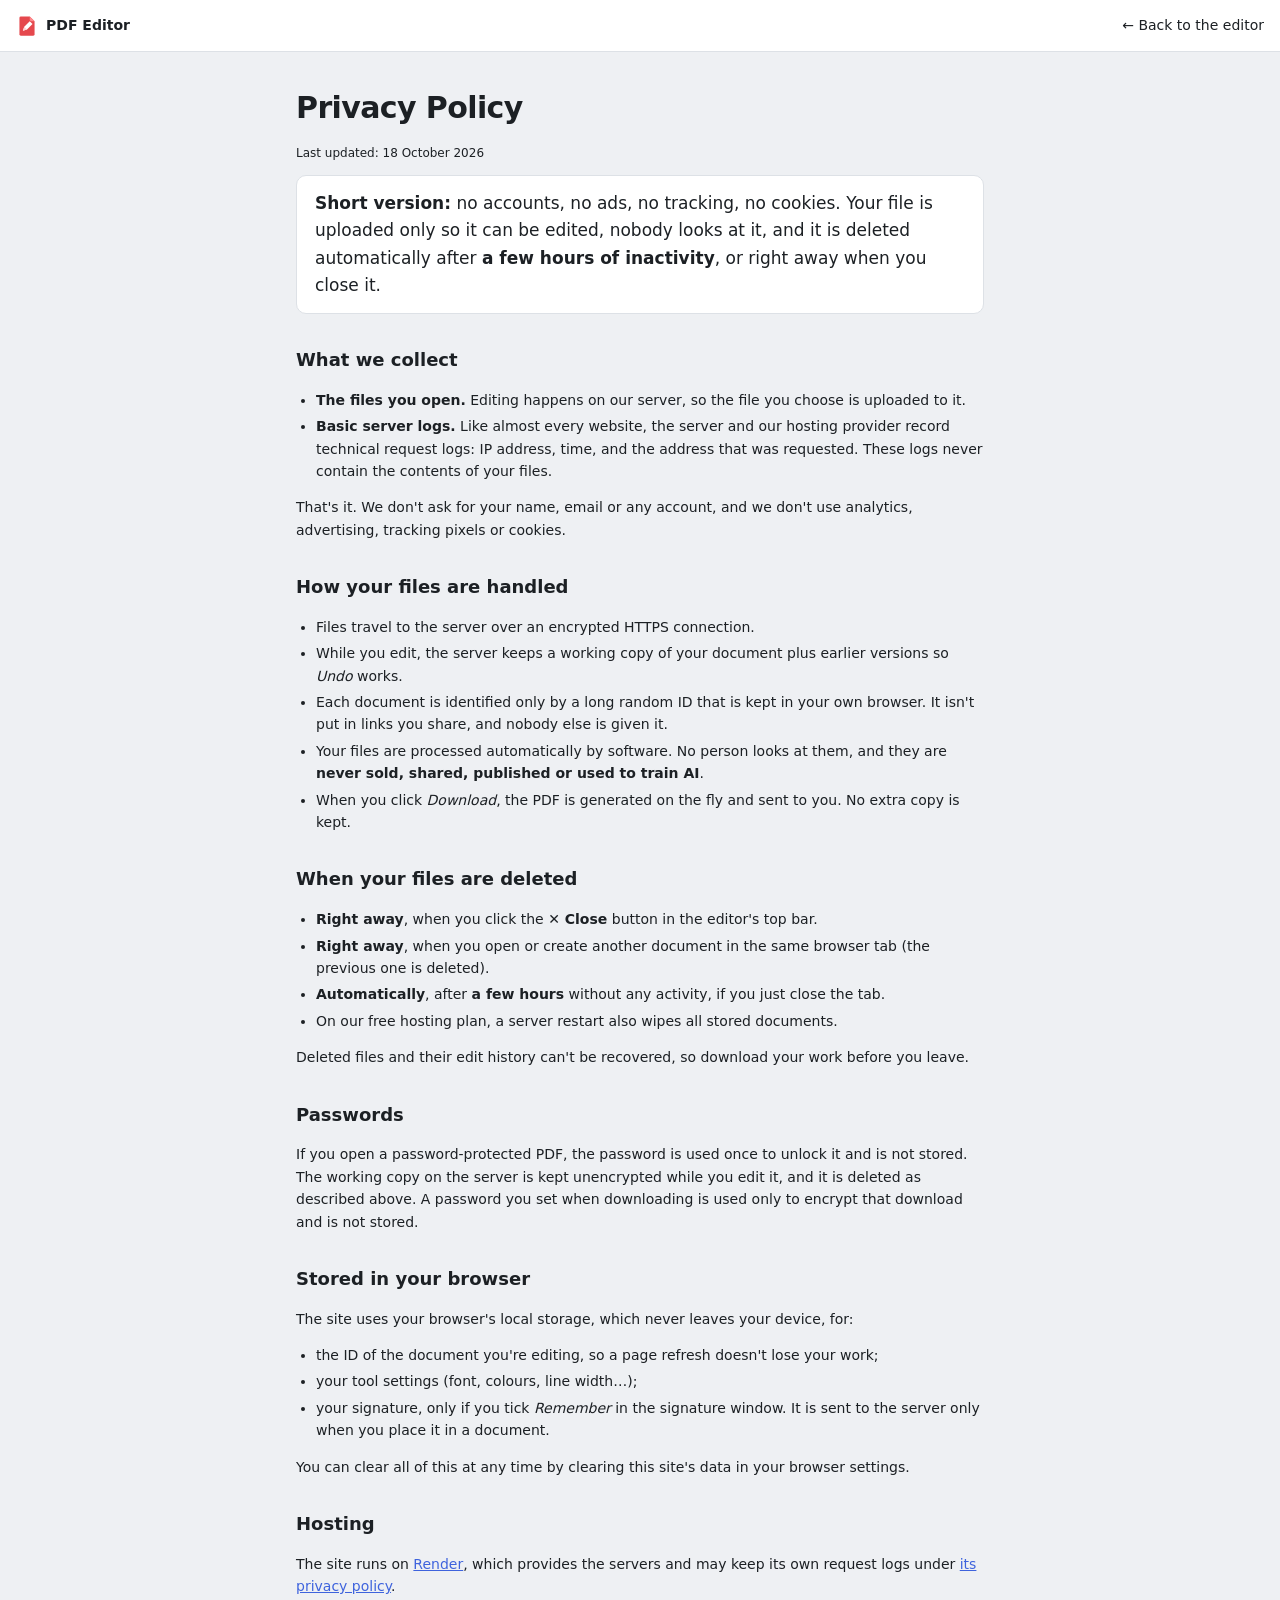
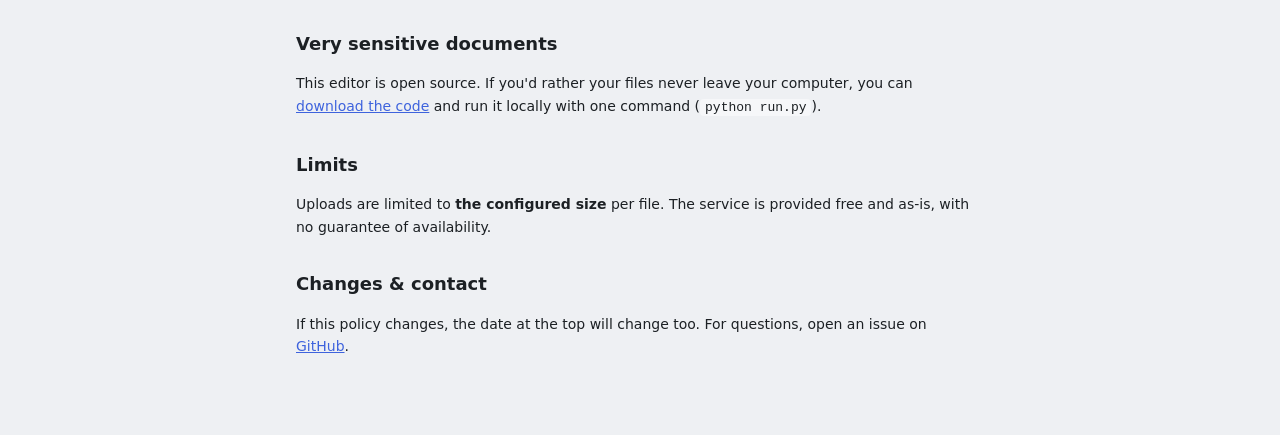
==== static/privacy.html @ 494b4567 "Add site description, privacy policy and close-and-delete button - Welcome screen tagline and footer" ====
<!doctype html>
<html lang="en">
<head>
  <meta charset="utf-8">
  <meta name="viewport" content="width=device-width, initial-scale=1">
  <title>Privacy Policy – PDF Editor</title>
  <meta name="description" content="How the free PDF editor handles your files: no accounts, no tracking, files deleted automatically.">
  <link rel="icon" href="favicon.svg" type="image/svg+xml">
  <link rel="stylesheet" href="css/app.css">
  <style>
    body { overflow: auto; }
    .policy-top {
      height: var(--topbar); display: flex; align-items: center; padding: 0 16px;
      background: var(--panel); border-bottom: 1px solid var(--border);
    }
    .policy-top a { display: flex; align-items: center; gap: 8px; color: var(--text); text-decoration: none; font-weight: 650; }
    .policy-top .back { margin-left: auto; font-weight: 500; }
    .policy { max-width: 720px; margin: 0 auto; padding: 32px 16px 64px; line-height: 1.6; }
    .policy h1 { font-size: 30px; letter-spacing: -.02em; margin: 0 0 4px; }
    .policy h2 { font-size: 18px; margin: 32px 0 8px; }
    .policy p, .policy li { color: var(--text); }
    .policy ul { padding-left: 20px; }
    .policy li { margin: 4px 0; }
    .policy .lead { font-size: 17px; }
    .policy a { color: var(--focus); }
    .policy .card { background: var(--panel); border: 1px solid var(--border); border-radius: 10px; padding: 14px 18px; }
    .policy code { background: var(--panel-2); padding: 1px 5px; border-radius: 4px; font-size: 13px; }
  </style>
</head>
<body>
  <header class="policy-top">
    <a href="./"><img src="favicon.svg" alt="" width="22" height="22"> PDF Editor</a>
    <a class="back" href="./">← Back to the editor</a>
  </header>

  <main class="policy">
    <h1>Privacy Policy</h1>
    <p class="muted small">Last updated: 18 October 2026</p>

    <div class="card">
      <p class="lead" style="margin:0"><strong>Short version:</strong> no accounts, no ads, no tracking, no cookies.
      Your file is uploaded only so it can be edited, nobody looks at it, and it is deleted automatically
      after <strong><span class="ttl">a few hours</span> of inactivity</strong>, or right away when you close it.</p>
    </div>

    <h2>What we collect</h2>
    <ul>
      <li><strong>The files you open.</strong> Editing happens on our server, so the file you choose is uploaded to it.</li>
      <li><strong>Basic server logs.</strong> Like almost every website, the server and our hosting provider record technical request logs:
        IP address, time, and the address that was requested. These logs never contain the contents of your files.</li>
    </ul>
    <p>That's it. We don't ask for your name, email or any account, and we don't use analytics, advertising, tracking pixels or cookies.</p>

    <h2>How your files are handled</h2>
    <ul>
      <li>Files travel to the server over an encrypted HTTPS connection.</li>
      <li>While you edit, the server keeps a working copy of your document plus earlier versions so <em>Undo</em> works.</li>
      <li>Each document is identified only by a long random ID that is kept in your own browser. It isn't put in links you share, and nobody else is given it.</li>
      <li>Your files are processed automatically by software. No person looks at them, and they are
        <strong>never sold, shared, published or used to train AI</strong>.</li>
      <li>When you click <em>Download</em>, the PDF is generated on the fly and sent to you. No extra copy is kept.</li>
    </ul>

    <h2>When your files are deleted</h2>
    <ul>
      <li><strong>Right away</strong>, when you click the <strong>✕ Close</strong> button in the editor's top bar.</li>
      <li><strong>Right away</strong>, when you open or create another document in the same browser tab (the previous one is deleted).</li>
      <li><strong>Automatically</strong>, after <strong class="ttl">a few hours</strong> without any activity, if you just close the tab.</li>
      <li>On our free hosting plan, a server restart also wipes all stored documents.</li>
    </ul>
    <p>Deleted files and their edit history can't be recovered, so download your work before you leave.</p>

    <h2>Passwords</h2>
    <p>If you open a password-protected PDF, the password is used once to unlock it and is not stored. The working copy on the server is
      kept unencrypted while you edit it, and it is deleted as described above. A password you set when downloading is used only to encrypt that download and is not stored.</p>

    <h2>Stored in your browser</h2>
    <p>The site uses your browser's local storage, which never leaves your device, for:</p>
    <ul>
      <li>the ID of the document you're editing, so a page refresh doesn't lose your work;</li>
      <li>your tool settings (font, colours, line width…);</li>
      <li>your signature, only if you tick <em>Remember</em> in the signature window. It is sent to the server only when you place it in a document.</li>
    </ul>
    <p>You can clear all of this at any time by clearing this site's data in your browser settings.</p>

    <h2>Hosting</h2>
    <p>The site runs on <a href="https://render.com" target="_blank" rel="noopener">Render</a>, which provides the servers and may keep
      its own request logs under <a href="https://render.com/privacy" target="_blank" rel="noopener">its privacy policy</a>.</p>

    <h2>Very sensitive documents</h2>
    <p>This editor is open source. If you'd rather your files never leave your computer, you can
      <a href="https://github.com/YoRu-Cat/FREE-PDF-EDITOR" target="_blank" rel="noopener">download the code</a> and run it locally
      with one command (<code>python run.py</code>).</p>

    <h2>Limits</h2>
    <p>Uploads are limited to <strong class="max-mb">the configured size</strong> per file. The service is provided free and as-is, with no guarantee of availability.</p>

    <h2>Changes &amp; contact</h2>
    <p>If this policy changes, the date at the top will change too. For questions, open an issue on
      <a href="https://github.com/YoRu-Cat/FREE-PDF-EDITOR/issues" target="_blank" rel="noopener">GitHub</a>.</p>
  </main>

  <script>
    // Show the server's real retention period and upload limit.
    fetch('api/health').then((r) => r.json()).then((h) => {
      const m = h.session_ttl_minutes;
      if (m) {
        const text = m % 60 === 0 ? `${m / 60} hour${m === 60 ? '' : 's'}` : `${m} minutes`;
        document.querySelectorAll('.ttl').forEach((n) => { n.textContent = text; });
      }
      if (h.max_upload_mb) document.querySelectorAll('.max-mb').forEach((n) => { n.textContent = `${h.max_upload_mb} MB`; });
    }).catch(() => {});
  </script>
</body>
</html>
---- static/css/app.css ----
:root {
  --bg: #eef0f3;
  --panel: #ffffff;
  --panel-2: #f6f7f9;
  --border: #dde1e6;
  --text: #1c2024;
  --muted: #687076;
  --accent: #e5484d;
  --accent-2: #cd2b31;
  --accent-soft: #ffe5e5;
  --focus: #3e63dd;
  --focus-soft: rgba(62, 99, 221, .14);
  --ok: #30a46c;
  --shadow: 0 1px 2px rgba(0,0,0,.06), 0 4px 16px rgba(0,0,0,.08);
  --shadow-lg: 0 10px 40px rgba(0,0,0,.18);
  --radius: 8px;
  --topbar: 52px;
  --optbar: 44px;
  --rail: 56px;
  --sidebar: 176px;
  color-scheme: light;
}
@media (prefers-color-scheme: dark) {
  :root {
    --bg: #18191b;
    --panel: #212225;
    --panel-2: #2a2b2f;
    --border: #363a3f;
    --text: #edeef0;
    --muted: #9ba1a6;
    --accent-soft: #3b1219;
    --focus-soft: rgba(62, 99, 221, .3);
    --shadow: 0 1px 2px rgba(0,0,0,.4), 0 4px 16px rgba(0,0,0,.35);
    color-scheme: dark;
  }
}

* { box-sizing: border-box; }
html, body { height: 100%; margin: 0; }
body {
  font: 14px/1.4 system-ui, -apple-system, "Segoe UI", Roboto, "Helvetica Neue", Arial, sans-serif;
  background: var(--bg); color: var(--text); overflow: hidden;
}
button, input, select, textarea { font: inherit; color: inherit; }
[hidden] { display: none !important; }
.muted { color: var(--muted); }
.small { font-size: 12px; }

/* ── buttons ─────────────────────────────── */
.btn {
  display: inline-flex; align-items: center; gap: 6px; height: 32px; padding: 0 12px;
  border: 1px solid var(--border); background: var(--panel); border-radius: 6px; cursor: pointer;
  white-space: nowrap; transition: background .12s, border-color .12s;
}
.btn:hover { background: var(--panel-2); }
.btn.ghost { border-color: transparent; background: transparent; }
.btn.ghost:hover { background: var(--panel-2); }
.btn.primary { background: var(--accent); border-color: var(--accent); color: #fff; }
.btn.primary:hover { background: var(--accent-2); }
.btn.danger { color: var(--accent); }
.btn.sm { height: 28px; padding: 0 10px; font-size: 13px; }
.btn.lg { height: 42px; padding: 0 18px; font-size: 15px; }
.btn svg, .icon-btn svg { width: 17px; height: 17px; flex: none; }
.icon-btn {
  display: inline-grid; place-items: center; width: 32px; height: 32px; border: 0; padding: 0;
  background: transparent; border-radius: 6px; cursor: pointer; color: var(--text);
}
.icon-btn:hover:not(:disabled) { background: var(--panel-2); }
.icon-btn:disabled { opacity: .35; cursor: default; }
.icon-btn.sm { width: 26px; height: 26px; }
.icon-btn.sm svg { width: 15px; height: 15px; }
.icon-btn.on { background: var(--focus-soft); color: var(--focus); }
.sep { width: 1px; height: 22px; background: var(--border); margin: 0 4px; }

/* ── top bar ─────────────────────────────── */
.topbar {
  height: var(--topbar); display: flex; align-items: center; gap: 10px; padding: 0 12px;
  background: var(--panel); border-bottom: 1px solid var(--border); position: relative; z-index: 30;
}
.brand { display: flex; align-items: center; gap: 8px; font-weight: 650; margin-right: 6px; }
.tb-group { display: flex; align-items: center; gap: 2px; }
.tb-right { margin-left: auto; display: flex; gap: 4px; align-items: center; }
.docname input {
  width: 220px; border: 1px solid transparent; background: transparent; padding: 5px 8px; border-radius: 6px;
  font-weight: 600; text-overflow: ellipsis;
}
.docname input:hover { border-color: var(--border); }
.docname input:focus { outline: none; border-color: var(--focus); background: var(--panel); }
.zoom-label { min-width: 54px; height: 28px; border: 0; background: transparent; cursor: pointer; border-radius: 6px; font-variant-numeric: tabular-nums; }
.zoom-label:hover { background: var(--panel-2); }
.pager { display: inline-flex; align-items: center; gap: 4px; color: var(--muted); font-variant-numeric: tabular-nums; }
.pager input { width: 40px; text-align: center; border: 1px solid var(--border); border-radius: 5px; padding: 3px; background: var(--panel); color: var(--text); }

/* ── busy bar ────────────────────────────── */
.busy { position: fixed; inset: 0 0 auto 0; height: 3px; z-index: 100; overflow: hidden; }
.busy span { position: absolute; height: 100%; width: 30%; background: var(--focus); animation: busy 1s ease-in-out infinite; }
@keyframes busy { from { left: -30%; } to { left: 100%; } }

/* ── options bar ─────────────────────────── */
.optbar {
  height: var(--optbar); display: flex; align-items: center; gap: 10px; padding: 0 12px 0 calc(var(--rail) + 12px);
  background: var(--panel); border-bottom: 1px solid var(--border); position: relative; z-index: 20; overflow-x: auto;
}
.optbar .title { font-weight: 600; margin-right: 4px; white-space: nowrap; }
.optbar .hint { color: var(--muted); font-size: 13px; white-space: nowrap; margin-left: 6px; }
.optbar label { display: inline-flex; align-items: center; gap: 6px; white-space: nowrap; font-size: 13px; }
.optbar select, .optbar input[type=number], .float-bar select, .float-bar input[type=number] {
  height: 28px; border: 1px solid var(--border); border-radius: 5px; background: var(--panel); padding: 0 6px;
}
.optbar select { max-width: 200px; }
.optbar input[type=number], .float-bar input[type=number] { width: 62px; }
input[type=color] { width: 30px; height: 28px; border: 1px solid var(--border); border-radius: 5px; padding: 2px; background: var(--panel); cursor: pointer; }
input[type=range] { width: 90px; }
.seg { display: inline-flex; border: 1px solid var(--border); border-radius: 6px; overflow: hidden; flex: none; }
.seg button { border: 0; background: var(--panel); padding: 0 10px; height: 28px; cursor: pointer; font-size: 13px; display: inline-flex; align-items: center; gap: 5px; }
.seg button + button { border-left: 1px solid var(--border); }
.seg button.on { background: var(--focus-soft); color: var(--focus); font-weight: 600; }
.seg button svg { width: 15px; height: 15px; }
.toggle { width: 28px; height: 28px; border: 1px solid var(--border); border-radius: 5px; background: var(--panel); cursor: pointer; font-weight: 700; }
.toggle.on { background: var(--focus-soft); color: var(--focus); border-color: var(--focus); }
.toggle.i { font-style: italic; font-family: Georgia, serif; }
.check { display: inline-flex; align-items: center; gap: 6px; font-size: 13px; cursor: pointer; }

/* ── workspace ───────────────────────────── */
.workspace { position: absolute; inset: calc(var(--topbar) + var(--optbar)) 0 0 0; display: flex; }
.rail {
  width: var(--rail); flex: none; background: var(--panel); border-right: 1px solid var(--border);
  display: flex; flex-direction: column; align-items: center; padding: 8px 0; gap: 2px; overflow-y: auto;
}
.rail button {
  width: 42px; height: 42px; border: 0; border-radius: 8px; background: transparent; cursor: pointer;
  display: grid; place-items: center; color: var(--muted); position: relative; flex: none;
}
.rail button svg { width: 20px; height: 20px; }
.rail button:hover { background: var(--panel-2); color: var(--text); }
.rail button.on { background: var(--accent-soft); color: var(--accent); }
.rail .rail-sep { width: 28px; height: 1px; background: var(--border); margin: 4px 0; flex: none; }
.rail button[data-tip]:hover::after {
  content: attr(data-tip); position: absolute; left: 50px; top: 50%; transform: translateY(-50%);
  background: #1c2024; color: #fff; font-size: 12px; padding: 4px 8px; border-radius: 5px; white-space: nowrap; z-index: 50; pointer-events: none;
}

.sidebar { width: var(--sidebar); flex: none; background: var(--panel-2); border-right: 1px solid var(--border); display: flex; flex-direction: column; }
.sidebar-head { display: flex; justify-content: space-between; align-items: center; padding: 8px 8px 6px 12px; font-weight: 600; font-size: 13px; }
.thumbs { flex: 1; overflow-y: auto; padding: 4px 12px 16px; display: flex; flex-direction: column; gap: 14px; }
.thumb { position: relative; cursor: pointer; text-align: center; }
.thumb .frame {
  background: #fff; border: 2px solid transparent; border-radius: 4px; box-shadow: var(--shadow);
  display: grid; place-items: center; overflow: hidden; margin: 0 auto;
}
.thumb img { display: block; width: 100%; height: 100%; object-fit: contain; }
.thumb.current .frame { border-color: var(--accent); }
.thumb .num { font-size: 12px; color: var(--muted); margin-top: 4px; display: block; }
.thumb .actions {
  position: absolute; top: 4px; right: 4px; display: none; flex-direction: column; gap: 2px;
  background: var(--panel); border-radius: 6px; box-shadow: var(--shadow); padding: 2px;
}
.thumb:hover .actions { display: flex; }
.thumb.dragging { opacity: .4; }
.thumb.drop-before::before, .thumb.drop-after::after {
  content: ""; position: absolute; left: 0; right: 0; height: 3px; background: var(--focus); border-radius: 2px;
}
.thumb.drop-before::before { top: -9px; }
.thumb.drop-after::after { bottom: -9px; }

.viewer { flex: 1; overflow: auto; position: relative; outline: none; }
.pages { display: flex; flex-direction: column; align-items: center; gap: 18px; padding: 24px 24px 80px; min-width: min-content; }

/* ── a page ──────────────────────────────── */
.page {
  position: relative; background: #fff; box-shadow: var(--shadow); flex: none; user-select: none;
  touch-action: none;
}
.page > img.pimg { position: absolute; inset: 0; width: 100%; height: 100%; pointer-events: none; }
.page .layer { position: absolute; inset: 0; }
.page svg.draw { position: absolute; inset: 0; width: 100%; height: 100%; pointer-events: none; overflow: visible; }
.page .pno { position: absolute; bottom: -18px; right: 0; font-size: 11px; color: var(--muted); }
.page.loading::after {
  content: ""; position: absolute; top: 12px; right: 12px; width: 14px; height: 14px; border-radius: 50%;
  border: 2px solid var(--border); border-top-color: var(--focus); animation: spin .8s linear infinite;
}
@keyframes spin { to { transform: rotate(360deg); } }

/* cursors per tool */
body[data-tool=addtext] .page, body[data-tool=note] .page { cursor: text; }
body[data-tool=note] .page { cursor: copy; }
body[data-tool=erase] .page, body[data-tool=redact] .page, body[data-tool=whiteout] .page,
body[data-tool=markup] .page, body[data-tool=shape] .page, body[data-tool=image] .page,
body[data-tool=sign] .page { cursor: crosshair; }
body[data-tool=draw] .page { cursor: crosshair; }

/* text boxes (edit tool) */
.text-layer { display: none; }
body[data-tool=edit] .text-layer { display: block; }
.tbox { position: absolute; border-radius: 2px; cursor: text; }
.tbox:hover { outline: 1.5px dashed var(--focus); outline-offset: 1px; background: rgba(62,99,221,.06); }
.text-layer .tbox.para { display: none; }
.text-layer.para-mode .tbox.para { display: block; }
.text-layer.para-mode .tbox.line { display: none; }

/* object boxes (objects tool) */
.obj-layer { display: none; }
body[data-tool=objects] .obj-layer { display: block; }
.obox { position: absolute; outline: 1.5px dashed #8e4ec6; background: rgba(142,78,198,.06); cursor: pointer; }
.obox:hover { background: rgba(142,78,198,.16); }
.obox .tag { position: absolute; top: -18px; left: -1px; font-size: 10.5px; background: #8e4ec6; color: #fff; padding: 1px 5px; border-radius: 3px; white-space: nowrap; }

/* form fields (forms tool) */
.form-layer { display: none; }
body[data-tool=forms] .form-layer { display: block; }
.ffield { position: absolute; border: 1px solid rgba(62,99,221,.6); background: rgba(225,233,255,.92); color: #111; border-radius: 2px; padding: 0 3px; }
.ffield:focus { outline: 2px solid var(--focus); }
textarea.ffield { resize: none; padding: 2px 3px; }
input[type=checkbox].ffield { margin: 0; padding: 0; accent-color: var(--focus); }

/* search hits */
.hit { position: absolute; background: rgba(255, 213, 0, .4); border-radius: 2px; pointer-events: none; mix-blend-mode: multiply; }
.hit.active { background: rgba(255, 128, 0, .55); outline: 2px solid #f76b15; }

/* editors */
.line-editor, .para-editor, .new-text {
  position: absolute; z-index: 5; background: #fff; outline: 2px solid var(--focus); outline-offset: 1px;
  white-space: pre; margin: 0; padding: 0; border: 0; overflow: visible; cursor: text; user-select: text;
  box-shadow: 0 0 0 4px var(--focus-soft); caret-color: var(--focus);
}
.para-editor { white-space: pre-wrap; resize: none; overflow: hidden; }
.new-text { background: rgba(255,255,255,.85); resize: none; overflow: hidden; min-width: 60px; white-space: pre; }
.float-bar {
  position: absolute; z-index: 40; display: flex; align-items: center; gap: 4px; padding: 4px;
  background: var(--panel); border: 1px solid var(--border); border-radius: 8px; box-shadow: var(--shadow-lg);
  white-space: nowrap; cursor: default; user-select: none;
}
.float-bar select { max-width: 150px; }
.float-bar .sep { height: 20px; }

/* drag previews */
.svg-rect-erase { fill: rgba(229,72,77,.12); stroke: #e5484d; stroke-dasharray: 5 3; }
.svg-rect-redact { stroke: #000; stroke-dasharray: 5 3; }
.svg-rect-whiteout { fill: #fff; stroke: #999; stroke-dasharray: 4 3; }
.svg-rect-markup { fill: rgba(255,213,0,.25); stroke: #e0b400; stroke-dasharray: 4 3; }
.svg-rect-place { fill: rgba(62,99,221,.08); stroke: #3e63dd; stroke-dasharray: 5 3; }

/* popover menu */
.menu {
  position: fixed; z-index: 60; background: var(--panel); border: 1px solid var(--border); border-radius: 8px;
  box-shadow: var(--shadow-lg); padding: 4px; min-width: 180px;
}
.menu .menu-title { padding: 6px 10px 4px; font-size: 12px; color: var(--muted); max-width: 260px; overflow: hidden; text-overflow: ellipsis; white-space: nowrap; }
.menu button { display: flex; width: 100%; align-items: center; gap: 8px; border: 0; background: transparent; padding: 7px 10px; border-radius: 5px; cursor: pointer; text-align: left; }
.menu button:hover { background: var(--panel-2); }
.menu button.danger { color: var(--accent); }
.menu button svg { width: 16px; height: 16px; }

/* ── find panel ──────────────────────────── */
.find-panel {
  position: fixed; top: calc(var(--topbar) + var(--optbar) + 8px); right: 16px; z-index: 35; width: 340px;
  background: var(--panel); border: 1px solid var(--border); border-radius: 10px; box-shadow: var(--shadow-lg);
  padding: 10px; display: flex; flex-direction: column; gap: 8px;
}
.find-panel .row { display: flex; gap: 4px; align-items: center; }
.find-panel input:not([type]) { flex: 1; height: 30px; border: 1px solid var(--border); border-radius: 6px; padding: 0 8px; background: var(--panel); }
.find-count { font-size: 12px; color: var(--muted); min-width: 44px; text-align: right; font-variant-numeric: tabular-nums; }

/* ── welcome ─────────────────────────────── */
.welcome {
  position: absolute; inset: var(--topbar) 0 0 0; display: flex; flex-direction: column;
  align-items: center; justify-content: center; gap: 18px; padding: 24px; overflow-y: auto;
}
.drop .tagline { color: var(--text); font-size: 17px; font-weight: 600; max-width: 460px; margin-bottom: 12px; }
.site-footer { display: flex; gap: 10px; font-size: 13px; color: var(--muted); }
.site-footer a, .modal a { color: var(--muted); }
.site-footer a:hover, .modal a:hover { color: var(--text); }
.drop {
  max-width: 560px; width: 100%; text-align: center; padding: 48px 32px; border: 2px dashed var(--border);
  border-radius: 16px; background: var(--panel);
}
.drop h1 { margin: 14px 0 8px; font-size: 28px; letter-spacing: -.02em; }
.drop p { margin: 0 auto 22px; max-width: 440px; color: var(--muted); }
.welcome-actions { display: flex; gap: 10px; justify-content: center; margin-bottom: 18px; flex-wrap: wrap; }
.drop-overlay {
  position: fixed; inset: 0; z-index: 90; background: rgba(62,99,221,.12); border: 3px dashed var(--focus);
  display: grid; place-items: center; pointer-events: none;
}
.drop-overlay div { background: var(--panel); padding: 14px 22px; border-radius: 10px; box-shadow: var(--shadow-lg); font-weight: 600; }

/* ── modal ───────────────────────────────── */
.modal-back { position: fixed; inset: 0; z-index: 80; background: rgba(0,0,0,.35); display: grid; place-items: center; padding: 16px; }
.modal {
  background: var(--panel); border-radius: 12px; box-shadow: var(--shadow-lg); width: min(480px, 100%);
  max-height: calc(100vh - 32px); display: flex; flex-direction: column;
}
.modal.wide { width: min(640px, 100%); }
.modal header { padding: 16px 20px 4px; font-weight: 650; font-size: 16px; }
.modal .body { padding: 10px 20px; overflow: auto; display: flex; flex-direction: column; gap: 12px; }
.modal footer { padding: 12px 20px 16px; display: flex; justify-content: flex-end; gap: 8px; }
.field { display: flex; flex-direction: column; gap: 4px; font-size: 13px; }
.field > span { color: var(--muted); }
.field input, .field textarea, .field select { border: 1px solid var(--border); border-radius: 6px; padding: 7px 9px; background: var(--panel); }
.field input:focus, .field textarea:focus { outline: 2px solid var(--focus-soft); border-color: var(--focus); }
.sig-canvas { width: 100%; height: 200px; border: 1px dashed var(--border); border-radius: 8px; background: #fff; touch-action: none; cursor: crosshair; }
.sig-tools { display: flex; gap: 8px; align-items: center; flex-wrap: wrap; }

/* ── toasts ──────────────────────────────── */
.toasts { position: fixed; bottom: 18px; left: 50%; transform: translateX(-50%); z-index: 95; display: flex; flex-direction: column; gap: 8px; align-items: center; }
.toast {
  background: #1c2024; color: #fff; padding: 9px 14px; border-radius: 8px; box-shadow: var(--shadow-lg);
  font-size: 13.5px; max-width: 520px; animation: pop .18s ease-out;
}
.toast.error { background: #cd2b31; }
.toast.ok { background: #18794e; }
@keyframes pop { from { transform: translateY(8px); opacity: 0; } }

/* ── responsive ──────────────────────────── */
@media (max-width: 900px) {
  :root { --sidebar: 0px; }
  .sidebar { display: none; }
  .docname input { width: 130px; }
  .brand span { display: none; }
}
@media (max-width: 640px) {
  .tb-group .btn span, #btnOpen, #btnNew { display: none; }
  .pager { display: none; }
}
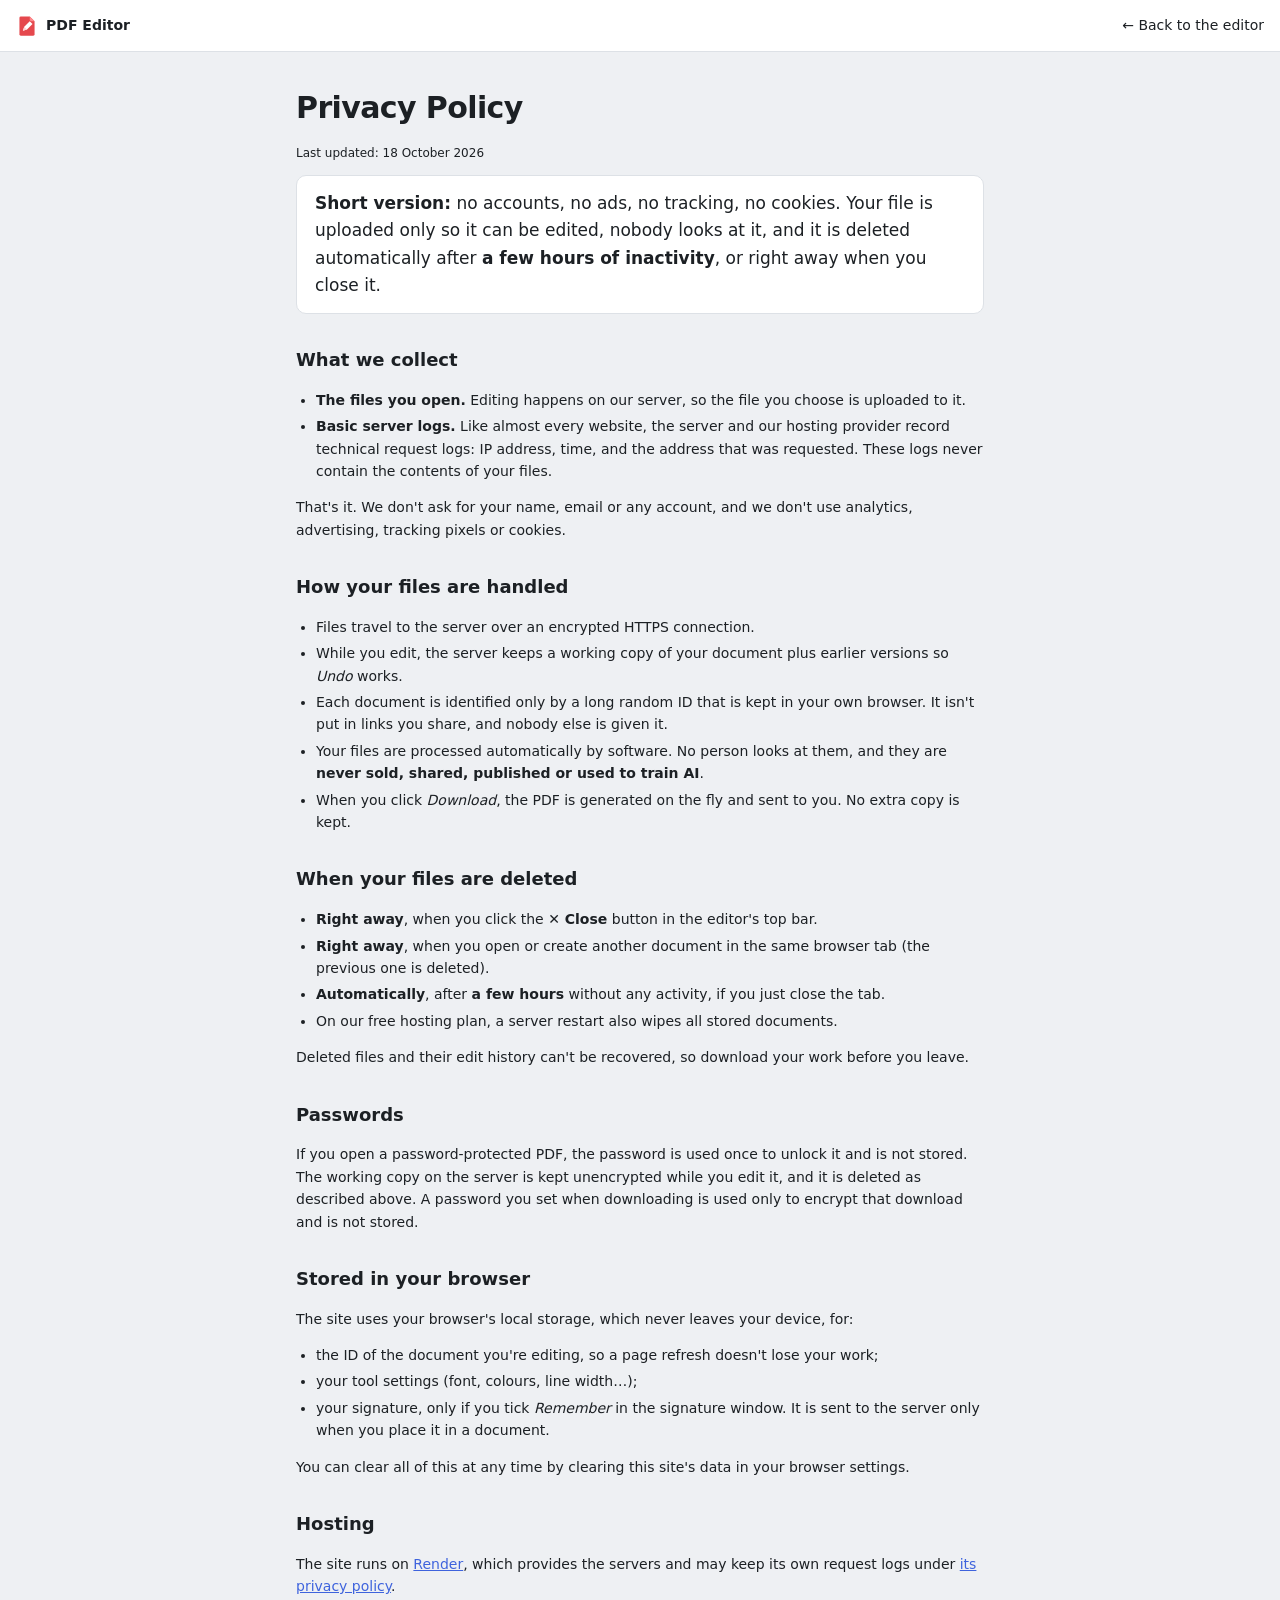
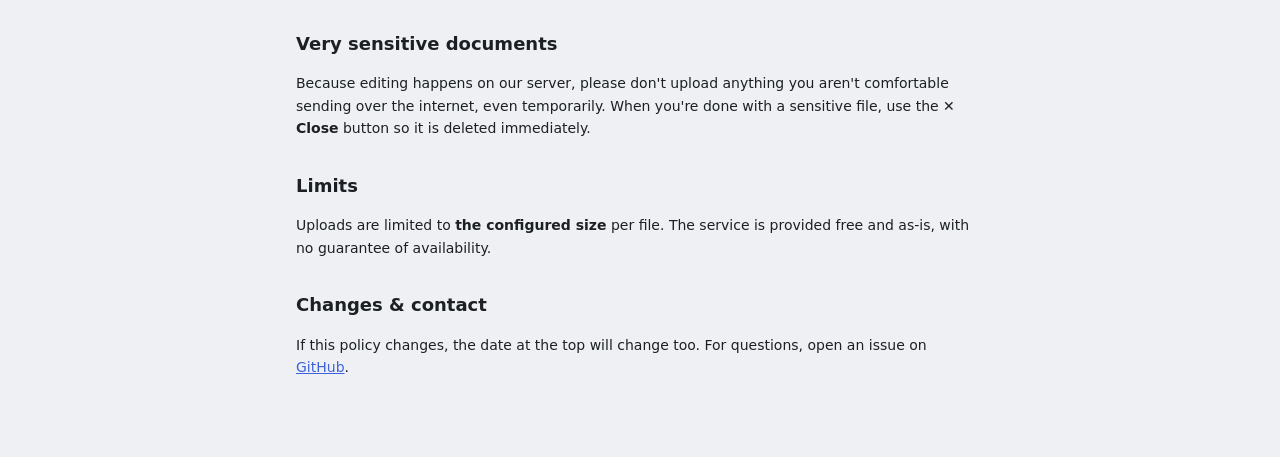
==== commit 01051002: "Point site links to the public FREE-PDF-EDITOR-FOR-ALL repo The source repo is private now: footer, " ====
--- a/static/privacy.html
+++ b/static/privacy.html
@@ -88,16 +88,15 @@
       its own request logs under <a href="https://render.com/privacy" target="_blank" rel="noopener">its privacy policy</a>.</p>
 
     <h2>Very sensitive documents</h2>
-    <p>This editor is open source. If you'd rather your files never leave your computer, you can
-      <a href="https://github.com/YoRu-Cat/FREE-PDF-EDITOR" target="_blank" rel="noopener">download the code</a> and run it locally
-      with one command (<code>python run.py</code>).</p>
+    <p>Because editing happens on our server, please don't upload anything you aren't comfortable sending over the internet,
+      even temporarily. When you're done with a sensitive file, use the <strong>✕ Close</strong> button so it is deleted immediately.</p>
 
     <h2>Limits</h2>
     <p>Uploads are limited to <strong class="max-mb">the configured size</strong> per file. The service is provided free and as-is, with no guarantee of availability.</p>
 
     <h2>Changes &amp; contact</h2>
     <p>If this policy changes, the date at the top will change too. For questions, open an issue on
-      <a href="https://github.com/YoRu-Cat/FREE-PDF-EDITOR/issues" target="_blank" rel="noopener">GitHub</a>.</p>
+      <a href="https://github.com/YoRu-Cat/FREE-PDF-EDITOR-FOR-ALL/issues" target="_blank" rel="noopener">GitHub</a>.</p>
   </main>
 
   <script>
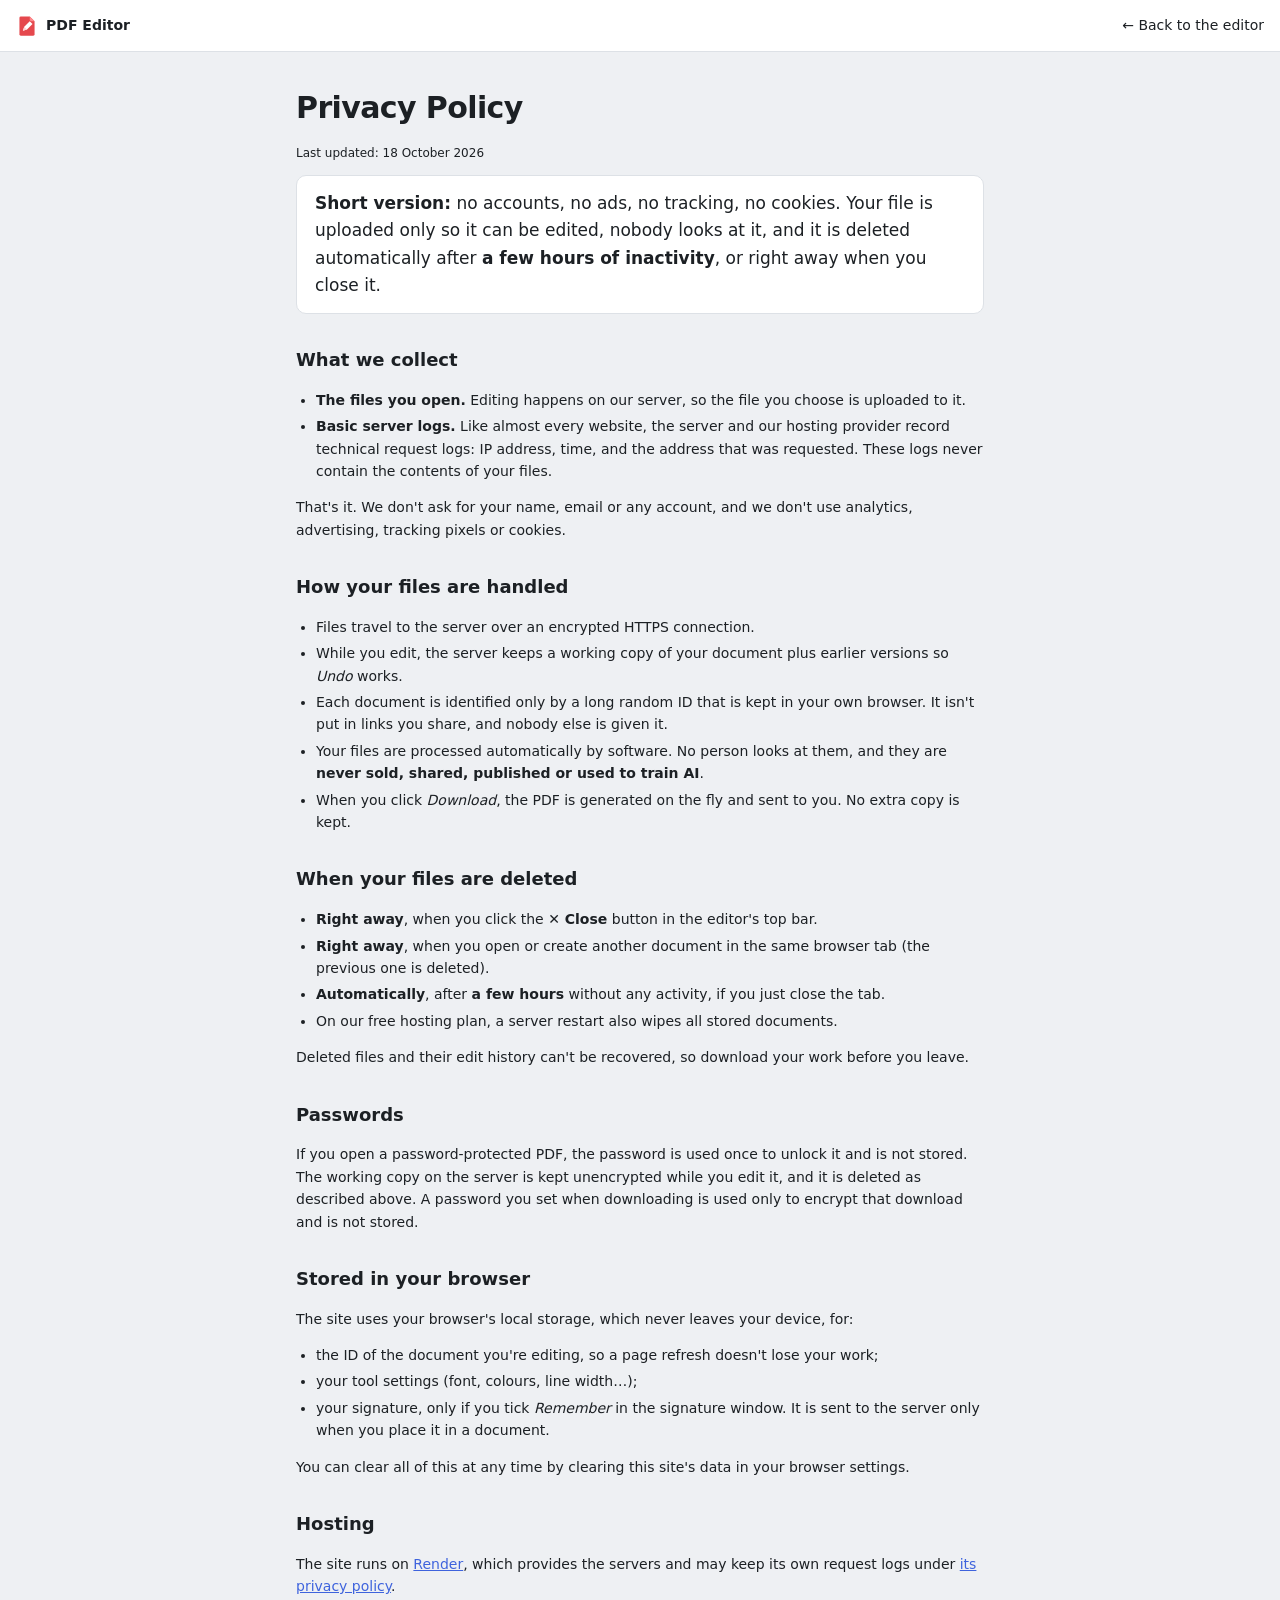
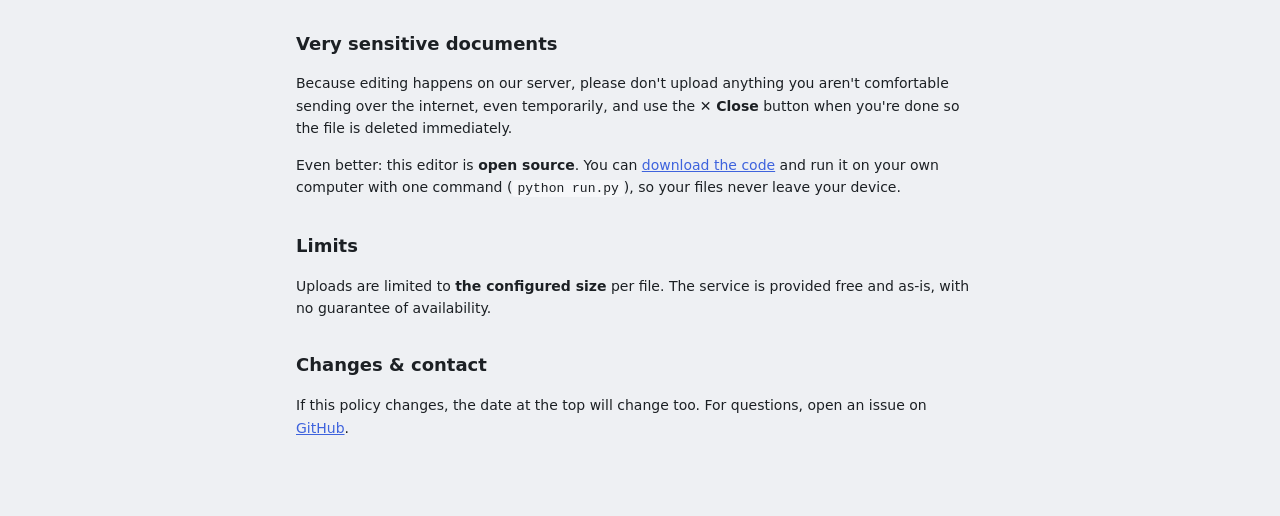
==== commit 02e5c8c0: "Open source under AGPL-3.0 with the public README - LICENSE: GNU AGPL-3.0 (required by the PyMuPDF e" ====
--- a/static/privacy.html
+++ b/static/privacy.html
@@ -89,14 +89,17 @@
 
     <h2>Very sensitive documents</h2>
     <p>Because editing happens on our server, please don't upload anything you aren't comfortable sending over the internet,
-      even temporarily. When you're done with a sensitive file, use the <strong>✕ Close</strong> button so it is deleted immediately.</p>
+      even temporarily, and use the <strong>✕ Close</strong> button when you're done so the file is deleted immediately.</p>
+    <p>Even better: this editor is <strong>open source</strong>. You can
+      <a href="https://github.com/YoRu-Cat/FREE-PDF-EDITOR" target="_blank" rel="noopener">download the code</a> and run it on your own computer
+      with one command (<code>python run.py</code>), so your files never leave your device.</p>
 
     <h2>Limits</h2>
     <p>Uploads are limited to <strong class="max-mb">the configured size</strong> per file. The service is provided free and as-is, with no guarantee of availability.</p>
 
     <h2>Changes &amp; contact</h2>
     <p>If this policy changes, the date at the top will change too. For questions, open an issue on
-      <a href="https://github.com/YoRu-Cat/FREE-PDF-EDITOR-FOR-ALL/issues" target="_blank" rel="noopener">GitHub</a>.</p>
+      <a href="https://github.com/YoRu-Cat/FREE-PDF-EDITOR/issues" target="_blank" rel="noopener">GitHub</a>.</p>
   </main>
 
   <script>
